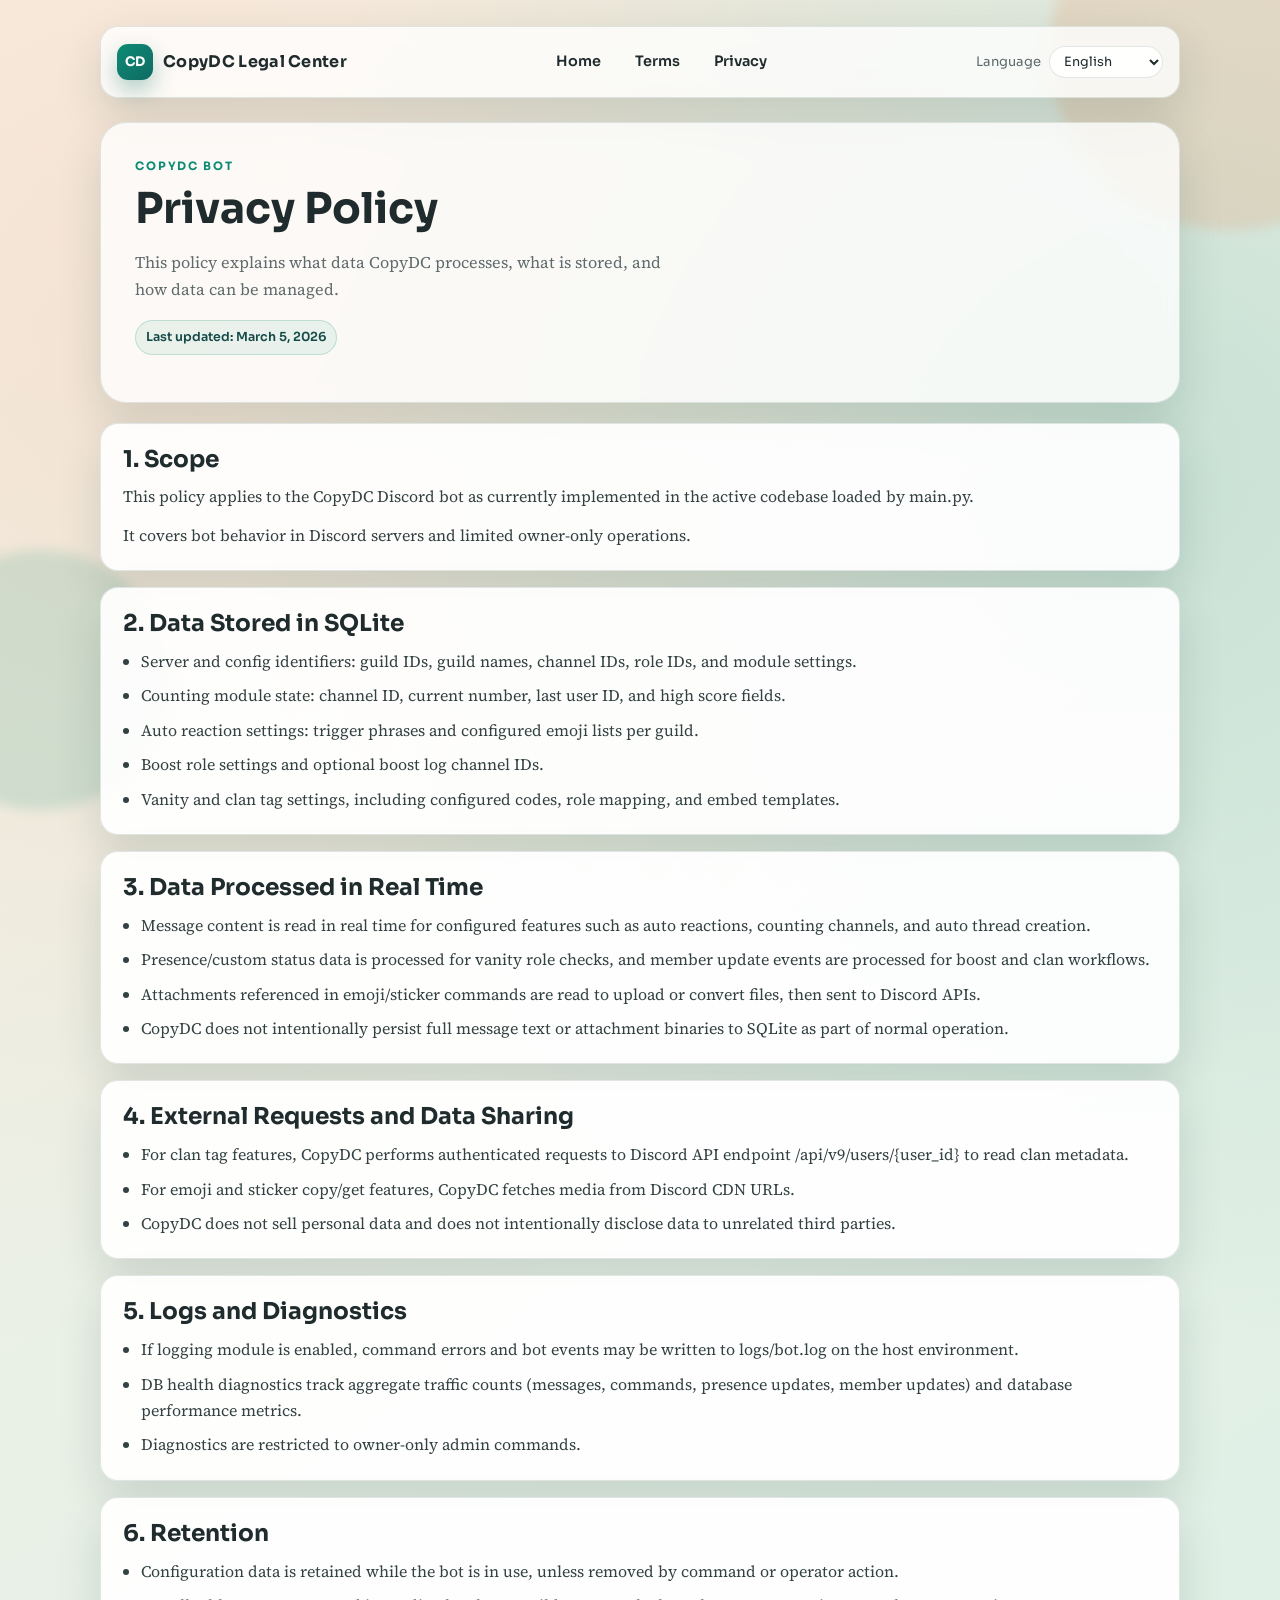
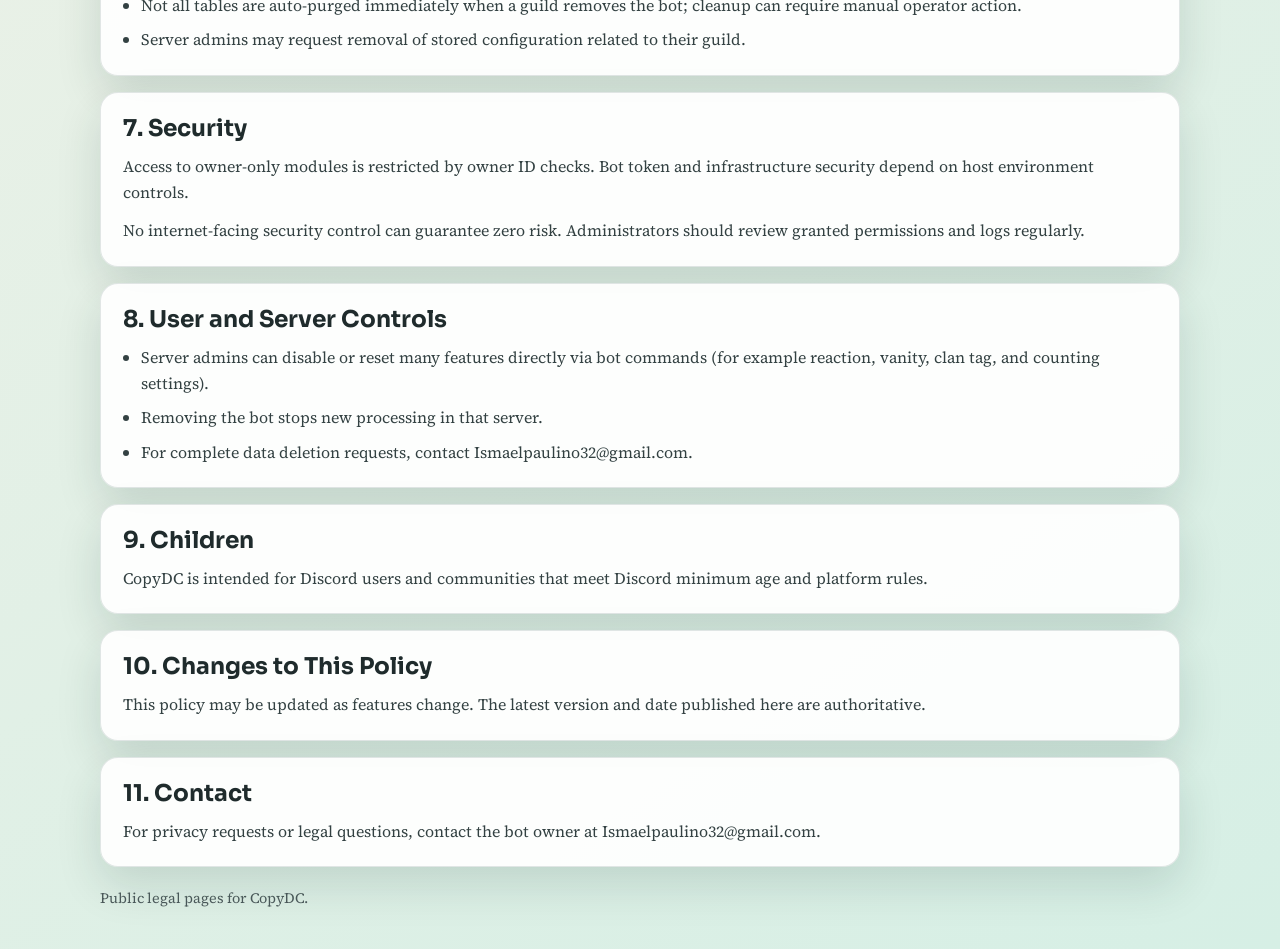
==== privacy/index.html @ 30bfe85e "Move legal site to root and add contact email" ====
<!doctype html>
<html lang="en">
<head>
  <meta charset="UTF-8">
  <meta name="viewport" content="width=device-width, initial-scale=1.0">
  <title>CopyDC Privacy Policy</title>
  <link rel="preconnect" href="https://fonts.googleapis.com">
  <link rel="preconnect" href="https://fonts.gstatic.com" crossorigin>
  <link href="https://fonts.googleapis.com/css2?family=Sora:wght@400;600;700;800&family=Source+Serif+4:opsz,wght@8..60,400;8..60,600&display=swap" rel="stylesheet">
  <link rel="stylesheet" href="../assets/styles.css">
</head>
<body>
  <div class="orb orb-a"></div>
  <div class="orb orb-b"></div>

  <div class="shell">
    <header class="topbar">
      <a class="brand" href="../" data-localized-link>
        <span class="brand-mark">CD</span>
        <span data-i18n="brand">CopyDC Legal Center</span>
      </a>

      <nav class="nav" aria-label="Main navigation">
        <a href="../" data-localized-link data-i18n="nav_home">Home</a>
        <a href="../terms/" data-localized-link data-i18n="nav_terms">Terms</a>
        <a href="./" data-localized-link data-i18n="nav_privacy">Privacy</a>
      </nav>

      <label class="lang-wrap" for="lang-select">
        <span data-i18n="lang_label">Language</span>
        <select id="lang-select" aria-label="Language selector">
          <option value="en">English</option>
          <option value="es">Espanol</option>
        </select>
      </label>
    </header>

    <main>
      <section class="hero">
        <p class="kicker" data-i18n="privacy_kicker">CopyDC Bot</p>
        <h1 data-i18n="privacy_title">Privacy Policy</h1>
        <p class="lead" data-i18n="privacy_subtitle">
          This policy explains what data CopyDC processes, what is stored, and how data can be managed.
        </p>
        <p class="updated" data-i18n="privacy_updated">Last updated: March 5, 2026</p>
      </section>

      <section class="grid">
        <article class="panel reveal">
          <h2 data-i18n="privacy_scope_h">1. Scope</h2>
          <p data-i18n="privacy_scope_p1">
            This policy applies to the CopyDC Discord bot as currently implemented in the active codebase loaded by main.py.
          </p>
          <p data-i18n="privacy_scope_p2">
            It covers bot behavior in Discord servers and limited owner-only operations.
          </p>
        </article>

        <article class="panel reveal">
          <h2 data-i18n="privacy_collect_h">2. Data Stored in SQLite</h2>
          <ul>
            <li data-i18n="privacy_collect_l1">Server and config identifiers: guild IDs, guild names, channel IDs, role IDs, and module settings.</li>
            <li data-i18n="privacy_collect_l2">Counting module state: channel ID, current number, last user ID, and high score fields.</li>
            <li data-i18n="privacy_collect_l3">Auto reaction settings: trigger phrases and configured emoji lists per guild.</li>
            <li data-i18n="privacy_collect_l4">Boost role settings and optional boost log channel IDs.</li>
            <li data-i18n="privacy_collect_l5">Vanity and clan tag settings, including configured codes, role mapping, and embed templates.</li>
          </ul>
        </article>

        <article class="panel reveal">
          <h2 data-i18n="privacy_runtime_h">3. Data Processed in Real Time</h2>
          <ul>
            <li data-i18n="privacy_runtime_l1">Message content is read in real time for configured features such as auto reactions, counting channels, and auto thread creation.</li>
            <li data-i18n="privacy_runtime_l2">Presence/custom status data is processed for vanity role checks, and member update events are processed for boost and clan workflows.</li>
            <li data-i18n="privacy_runtime_l3">Attachments referenced in emoji/sticker commands are read to upload or convert files, then sent to Discord APIs.</li>
            <li data-i18n="privacy_runtime_l4">CopyDC does not intentionally persist full message text or attachment binaries to SQLite as part of normal operation.</li>
          </ul>
        </article>

        <article class="panel reveal">
          <h2 data-i18n="privacy_external_h">4. External Requests and Data Sharing</h2>
          <ul>
            <li data-i18n="privacy_external_l1">For clan tag features, CopyDC performs authenticated requests to Discord API endpoint /api/v9/users/{user_id} to read clan metadata.</li>
            <li data-i18n="privacy_external_l2">For emoji and sticker copy/get features, CopyDC fetches media from Discord CDN URLs.</li>
            <li data-i18n="privacy_external_l3">CopyDC does not sell personal data and does not intentionally disclose data to unrelated third parties.</li>
          </ul>
        </article>

        <article class="panel reveal">
          <h2 data-i18n="privacy_logs_h">5. Logs and Diagnostics</h2>
          <ul>
            <li data-i18n="privacy_logs_l1">If logging module is enabled, command errors and bot events may be written to logs/bot.log on the host environment.</li>
            <li data-i18n="privacy_logs_l2">DB health diagnostics track aggregate traffic counts (messages, commands, presence updates, member updates) and database performance metrics.</li>
            <li data-i18n="privacy_logs_l3">Diagnostics are restricted to owner-only admin commands.</li>
          </ul>
        </article>

        <article class="panel reveal">
          <h2 data-i18n="privacy_retention_h">6. Retention</h2>
          <ul>
            <li data-i18n="privacy_retention_l1">Configuration data is retained while the bot is in use, unless removed by command or operator action.</li>
            <li data-i18n="privacy_retention_l2">Not all tables are auto-purged immediately when a guild removes the bot; cleanup can require manual operator action.</li>
            <li data-i18n="privacy_retention_l3">Server admins may request removal of stored configuration related to their guild.</li>
          </ul>
        </article>

        <article class="panel reveal">
          <h2 data-i18n="privacy_security_h">7. Security</h2>
          <p data-i18n="privacy_security_p1">
            Access to owner-only modules is restricted by owner ID checks. Bot token and infrastructure security depend on host environment controls.
          </p>
          <p data-i18n="privacy_security_p2">
            No internet-facing security control can guarantee zero risk. Administrators should review granted permissions and logs regularly.
          </p>
        </article>

        <article class="panel reveal">
          <h2 data-i18n="privacy_rights_h">8. User and Server Controls</h2>
          <ul>
            <li data-i18n="privacy_rights_l1">Server admins can disable or reset many features directly via bot commands (for example reaction, vanity, clan tag, and counting settings).</li>
            <li data-i18n="privacy_rights_l2">Removing the bot stops new processing in that server.</li>
            <li data-i18n="privacy_rights_l3">For complete data deletion requests, contact the bot owner through the Discord server where CopyDC is deployed.</li>
          </ul>
        </article>

        <article class="panel reveal">
          <h2 data-i18n="privacy_children_h">9. Children</h2>
          <p data-i18n="privacy_children_p1">
            CopyDC is intended for Discord users and communities that meet Discord minimum age and platform rules.
          </p>
        </article>

        <article class="panel reveal">
          <h2 data-i18n="privacy_changes_h">10. Changes to This Policy</h2>
          <p data-i18n="privacy_changes_p1">
            This policy may be updated as features change. The latest version and date published here are authoritative.
          </p>
        </article>

        <article class="panel reveal">
          <h2 data-i18n="privacy_contact_h">11. Contact</h2>
          <p data-i18n="privacy_contact_p1">
            For privacy requests or legal questions, contact the bot owner at Ismaelpaulino32@gmail.com.
          </p>
        </article>
      </section>
    </main>

    <footer class="footer">
      <span data-i18n="footer_note">Public legal pages for CopyDC.</span>
    </footer>
  </div>

  <script src="../assets/site.js"></script>
  <script>
    window.CopyLegal.init({
      en: {
        meta_title: "CopyDC Privacy Policy",
        privacy_kicker: "CopyDC Bot",
        privacy_title: "Privacy Policy",
        privacy_subtitle: "This policy explains what data CopyDC processes, what is stored, and how data can be managed.",
        privacy_updated: "Last updated: March 5, 2026",

        privacy_scope_h: "1. Scope",
        privacy_scope_p1: "This policy applies to the CopyDC Discord bot as currently implemented in the active codebase loaded by main.py.",
        privacy_scope_p2: "It covers bot behavior in Discord servers and limited owner-only operations.",

        privacy_collect_h: "2. Data Stored in SQLite",
        privacy_collect_l1: "Server and config identifiers: guild IDs, guild names, channel IDs, role IDs, and module settings.",
        privacy_collect_l2: "Counting module state: channel ID, current number, last user ID, and high score fields.",
        privacy_collect_l3: "Auto reaction settings: trigger phrases and configured emoji lists per guild.",
        privacy_collect_l4: "Boost role settings and optional boost log channel IDs.",
        privacy_collect_l5: "Vanity and clan tag settings, including configured codes, role mapping, and embed templates.",

        privacy_runtime_h: "3. Data Processed in Real Time",
        privacy_runtime_l1: "Message content is read in real time for configured features such as auto reactions, counting channels, and auto thread creation.",
        privacy_runtime_l2: "Presence/custom status data is processed for vanity role checks, and member update events are processed for boost and clan workflows.",
        privacy_runtime_l3: "Attachments referenced in emoji/sticker commands are read to upload or convert files, then sent to Discord APIs.",
        privacy_runtime_l4: "CopyDC does not intentionally persist full message text or attachment binaries to SQLite as part of normal operation.",

        privacy_external_h: "4. External Requests and Data Sharing",
        privacy_external_l1: "For clan tag features, CopyDC performs authenticated requests to Discord API endpoint /api/v9/users/{user_id} to read clan metadata.",
        privacy_external_l2: "For emoji and sticker copy/get features, CopyDC fetches media from Discord CDN URLs.",
        privacy_external_l3: "CopyDC does not sell personal data and does not intentionally disclose data to unrelated third parties.",

        privacy_logs_h: "5. Logs and Diagnostics",
        privacy_logs_l1: "If logging module is enabled, command errors and bot events may be written to logs/bot.log on the host environment.",
        privacy_logs_l2: "DB health diagnostics track aggregate traffic counts (messages, commands, presence updates, member updates) and database performance metrics.",
        privacy_logs_l3: "Diagnostics are restricted to owner-only admin commands.",

        privacy_retention_h: "6. Retention",
        privacy_retention_l1: "Configuration data is retained while the bot is in use, unless removed by command or operator action.",
        privacy_retention_l2: "Not all tables are auto-purged immediately when a guild removes the bot; cleanup can require manual operator action.",
        privacy_retention_l3: "Server admins may request removal of stored configuration related to their guild.",

        privacy_security_h: "7. Security",
        privacy_security_p1: "Access to owner-only modules is restricted by owner ID checks. Bot token and infrastructure security depend on host environment controls.",
        privacy_security_p2: "No internet-facing security control can guarantee zero risk. Administrators should review granted permissions and logs regularly.",

        privacy_rights_h: "8. User and Server Controls",
        privacy_rights_l1: "Server admins can disable or reset many features directly via bot commands (for example reaction, vanity, clan tag, and counting settings).",
        privacy_rights_l2: "Removing the bot stops new processing in that server.",
        privacy_rights_l3: "For complete data deletion requests, contact Ismaelpaulino32@gmail.com.",

        privacy_children_h: "9. Children",
        privacy_children_p1: "CopyDC is intended for Discord users and communities that meet Discord minimum age and platform rules.",

        privacy_changes_h: "10. Changes to This Policy",
        privacy_changes_p1: "This policy may be updated as features change. The latest version and date published here are authoritative.",

        privacy_contact_h: "11. Contact",
        privacy_contact_p1: "For privacy requests or legal questions, contact the bot owner at Ismaelpaulino32@gmail.com.",
      },
      es: {
        meta_title: "CopyDC Politica de Privacidad",
        privacy_kicker: "Bot CopyDC",
        privacy_title: "Politica de Privacidad",
        privacy_subtitle: "Esta politica explica que datos procesa CopyDC, que se guarda y como se pueden gestionar esos datos.",
        privacy_updated: "Ultima actualizacion: 5 de marzo de 2026",

        privacy_scope_h: "1. Alcance",
        privacy_scope_p1: "Esta politica aplica al bot de Discord CopyDC tal como esta implementado actualmente en el codigo cargado por main.py.",
        privacy_scope_p2: "Cubre el comportamiento del bot en servidores de Discord y operaciones limitadas solo para owner.",

        privacy_collect_h: "2. Datos guardados en SQLite",
        privacy_collect_l1: "Identificadores de servidor y configuracion: guild IDs, nombres de guild, channel IDs, role IDs y ajustes de modulos.",
        privacy_collect_l2: "Estado del modulo counting: channel ID, numero actual, ultimo user ID y campos de high score.",
        privacy_collect_l3: "Ajustes de auto reactions: frases trigger y listas de emojis configuradas por guild.",
        privacy_collect_l4: "Ajustes de boost roles y channel IDs opcionales para logs de boost.",
        privacy_collect_l5: "Ajustes de vanity y clan tag, incluyendo codigos configurados, mapeo de roles y plantillas de embeds.",

        privacy_runtime_h: "3. Datos procesados en tiempo real",
        privacy_runtime_l1: "El contenido de mensajes se lee en tiempo real para funciones configuradas como auto reactions, counting y creacion automatica de hilos.",
        privacy_runtime_l2: "Datos de presence/custom status se procesan para chequeos de vanity role, y eventos member update para flujos de boost y clan.",
        privacy_runtime_l3: "Adjuntos referenciados en comandos de emoji/sticker se leen para subir o convertir archivos y luego enviarlos a APIs de Discord.",
        privacy_runtime_l4: "CopyDC no guarda intencionalmente texto completo de mensajes ni binarios de adjuntos en SQLite durante operacion normal.",

        privacy_external_h: "4. Requests externas y comparticion de datos",
        privacy_external_l1: "Para funciones de clan tag, CopyDC hace requests autenticadas al endpoint de Discord API /api/v9/users/{user_id} para leer metadatos de clan.",
        privacy_external_l2: "Para funciones de copy/get de emojis y stickers, CopyDC descarga medios desde URLs de Discord CDN.",
        privacy_external_l3: "CopyDC no vende datos personales ni divulga intencionalmente datos a terceros no relacionados.",

        privacy_logs_h: "5. Logs y diagnosticos",
        privacy_logs_l1: "Si el modulo de logging esta habilitado, errores de comandos y eventos del bot pueden escribirse en logs/bot.log en el entorno host.",
        privacy_logs_l2: "Diagnosticos de DB health registran conteos agregados de trafico (mensajes, comandos, presence updates, member updates) y metricas de rendimiento de base de datos.",
        privacy_logs_l3: "Los diagnosticos estan restringidos a comandos admin solo de owner.",

        privacy_retention_h: "6. Retencion",
        privacy_retention_l1: "Los datos de configuracion se conservan mientras el bot este en uso, salvo que se eliminen por comando o accion del operador.",
        privacy_retention_l2: "No todas las tablas se limpian automaticamente al instante cuando un guild quita el bot; la limpieza puede requerir accion manual del operador.",
        privacy_retention_l3: "Admins de servidor pueden solicitar eliminacion de configuracion almacenada relacionada con su guild.",

        privacy_security_h: "7. Seguridad",
        privacy_security_p1: "El acceso a modulos solo de owner esta restringido por verificaciones de owner ID. La seguridad del bot token y de la infraestructura depende de controles del entorno host.",
        privacy_security_p2: "Ningun control de seguridad conectado a internet garantiza riesgo cero. Los administradores deben revisar permisos otorgados y logs de forma regular.",

        privacy_rights_h: "8. Controles de usuario y servidor",
        privacy_rights_l1: "Admins de servidor pueden desactivar o resetear muchas funciones directamente con comandos del bot (por ejemplo reaction, vanity, clan tag y counting).",
        privacy_rights_l2: "Quitar el bot detiene nuevo procesamiento en ese servidor.",
        privacy_rights_l3: "Para solicitudes de borrado completo de datos, contacta a Ismaelpaulino32@gmail.com.",

        privacy_children_h: "9. Menores",
        privacy_children_p1: "CopyDC esta orientado a usuarios y comunidades de Discord que cumplen la edad minima y reglas de la plataforma Discord.",

        privacy_changes_h: "10. Cambios a esta politica",
        privacy_changes_p1: "Esta politica puede actualizarse cuando cambien funciones. La version mas reciente y fecha publicadas aqui son las validas.",

        privacy_contact_h: "11. Contacto",
        privacy_contact_p1: "Para solicitudes de privacidad o dudas legales, contacta al owner del bot en Ismaelpaulino32@gmail.com.",
      },
    });
  </script>
</body>
</html>
---- assets/styles.css ----
:root {
  --bg-soft: #f8f2e8;
  --bg-deep: #d6efe5;
  --paper: rgba(255, 255, 255, 0.78);
  --paper-strong: rgba(255, 255, 255, 0.92);
  --ink: #1f2b2c;
  --muted: #5e6a6b;
  --line: rgba(20, 60, 52, 0.12);
  --brand: #0d8b75;
  --brand-2: #f07a3f;
  --shadow: 0 18px 45px rgba(14, 47, 43, 0.14);
  --radius-xl: 26px;
  --radius-lg: 18px;
  --radius-md: 12px;
}

*,
*::before,
*::after {
  box-sizing: border-box;
}

html,
body {
  margin: 0;
  min-height: 100%;
}

body {
  font-family: "Source Serif 4", "Times New Roman", serif;
  color: var(--ink);
  background:
    radial-gradient(circle at 12% 12%, rgba(240, 122, 63, 0.12), transparent 42%),
    radial-gradient(circle at 88% 18%, rgba(13, 139, 117, 0.16), transparent 38%),
    linear-gradient(145deg, var(--bg-soft), var(--bg-deep));
  line-height: 1.65;
  position: relative;
  overflow-x: hidden;
}

.orb {
  position: fixed;
  z-index: 0;
  border-radius: 999px;
  pointer-events: none;
  filter: blur(6px);
}

.orb-a {
  width: 360px;
  height: 360px;
  background: rgba(240, 122, 63, 0.16);
  top: -130px;
  right: -130px;
}

.orb-b {
  width: 260px;
  height: 260px;
  background: rgba(13, 139, 117, 0.14);
  left: -90px;
  bottom: 10vh;
}

.shell {
  position: relative;
  z-index: 1;
  width: min(1080px, 92vw);
  margin: 0 auto;
  padding: 26px 0 38px;
}

.topbar {
  display: flex;
  align-items: center;
  justify-content: space-between;
  gap: 16px;
  padding: 14px 16px;
  border: 1px solid var(--line);
  border-radius: var(--radius-lg);
  background: var(--paper);
  backdrop-filter: blur(10px);
  box-shadow: var(--shadow);
}

.brand {
  display: inline-flex;
  align-items: center;
  gap: 10px;
  text-decoration: none;
  color: var(--ink);
  font-family: "Sora", sans-serif;
  font-weight: 700;
  letter-spacing: 0.02em;
}

.brand-mark {
  width: 36px;
  height: 36px;
  border-radius: 11px;
  display: grid;
  place-items: center;
  font-size: 0.82rem;
  color: #fff;
  background: linear-gradient(135deg, var(--brand), #0f6a63);
  box-shadow: 0 10px 22px rgba(12, 108, 95, 0.32);
}

.nav {
  display: flex;
  align-items: center;
  gap: 8px;
  flex-wrap: wrap;
}

.nav a {
  text-decoration: none;
  color: var(--ink);
  font-family: "Sora", sans-serif;
  font-size: 0.9rem;
  font-weight: 600;
  padding: 8px 12px;
  border-radius: 999px;
  border: 1px solid transparent;
  transition: background-color 0.25s ease, border-color 0.25s ease, transform 0.25s ease;
}

.nav a:hover,
.nav a:focus-visible {
  background: rgba(13, 139, 117, 0.1);
  border-color: rgba(13, 139, 117, 0.22);
  transform: translateY(-1px);
}

.lang-wrap {
  display: inline-flex;
  align-items: center;
  gap: 8px;
  font-family: "Sora", sans-serif;
  font-size: 0.82rem;
  color: var(--muted);
}

.lang-wrap select {
  border: 1px solid var(--line);
  border-radius: 999px;
  background: var(--paper-strong);
  color: var(--ink);
  font-family: "Sora", sans-serif;
  font-size: 0.8rem;
  padding: 6px 30px 6px 10px;
  outline: none;
  transition: border-color 0.2s ease, box-shadow 0.2s ease;
}

.lang-wrap select:focus {
  border-color: rgba(13, 139, 117, 0.45);
  box-shadow: 0 0 0 3px rgba(13, 139, 117, 0.16);
}

.hero {
  margin-top: 24px;
  padding: 34px;
  border-radius: var(--radius-xl);
  border: 1px solid var(--line);
  background: var(--paper);
  backdrop-filter: blur(8px);
  box-shadow: var(--shadow);
  animation: rise-in 0.75s cubic-bezier(0.2, 0.7, 0.2, 1) both;
}

.kicker {
  margin: 0 0 8px;
  font-family: "Sora", sans-serif;
  text-transform: uppercase;
  letter-spacing: 0.16em;
  font-weight: 700;
  font-size: 0.72rem;
  color: var(--brand);
}

h1,
h2,
h3 {
  font-family: "Sora", sans-serif;
  line-height: 1.2;
  margin: 0;
}

h1 {
  font-size: clamp(1.8rem, 4vw, 2.65rem);
  margin-top: 4px;
}

h2 {
  font-size: clamp(1.15rem, 2.2vw, 1.45rem);
  margin-bottom: 10px;
}

.lead {
  margin: 14px 0 0;
  max-width: 68ch;
  color: var(--muted);
  font-size: 1.02rem;
}

.updated {
  margin-top: 18px;
  display: inline-flex;
  align-items: center;
  gap: 8px;
  padding: 6px 10px;
  border-radius: 999px;
  border: 1px solid rgba(13, 139, 117, 0.2);
  background: rgba(13, 139, 117, 0.08);
  color: #144a47;
  font-family: "Sora", sans-serif;
  font-size: 0.78rem;
  font-weight: 600;
}

.grid {
  margin-top: 20px;
  display: grid;
  gap: 16px;
}

.grid.two {
  grid-template-columns: repeat(2, minmax(0, 1fr));
}

.panel {
  border-radius: var(--radius-lg);
  border: 1px solid var(--line);
  background: var(--paper-strong);
  box-shadow: var(--shadow);
  padding: 22px;
}

.panel p {
  margin: 0 0 12px;
  color: #334142;
}

.panel p:last-child {
  margin-bottom: 0;
}

.panel ul {
  margin: 0;
  padding-left: 18px;
}

.panel li {
  margin-bottom: 8px;
  color: #334142;
}

.panel li:last-child {
  margin-bottom: 0;
}

.cta {
  margin-top: 14px;
  display: inline-flex;
  align-items: center;
  justify-content: center;
  gap: 8px;
  text-decoration: none;
  border: 1px solid transparent;
  border-radius: 999px;
  font-family: "Sora", sans-serif;
  font-size: 0.84rem;
  font-weight: 700;
  letter-spacing: 0.02em;
  padding: 10px 14px;
  color: #ffffff;
  background: linear-gradient(130deg, var(--brand), #0f6d64);
  transition: transform 0.25s ease, box-shadow 0.25s ease, filter 0.25s ease;
  box-shadow: 0 14px 22px rgba(11, 92, 81, 0.25);
}

.cta.alt {
  background: linear-gradient(130deg, var(--brand-2), #d1662f);
  box-shadow: 0 14px 22px rgba(145, 74, 34, 0.25);
}

.cta:hover,
.cta:focus-visible {
  transform: translateY(-2px);
  filter: saturate(1.08);
}

.footer {
  margin-top: 20px;
  color: #4c5a5b;
  font-size: 0.9rem;
}

.reveal {
  opacity: 0;
  transform: translateY(18px);
}

.reveal.is-visible {
  opacity: 1;
  transform: translateY(0);
  transition: opacity 0.55s ease, transform 0.55s ease;
}

@keyframes rise-in {
  from {
    opacity: 0;
    transform: translateY(24px);
  }
  to {
    opacity: 1;
    transform: translateY(0);
  }
}

@media (max-width: 880px) {
  .topbar {
    flex-wrap: wrap;
    justify-content: center;
  }

  .grid.two {
    grid-template-columns: 1fr;
  }

  .hero {
    padding: 26px 20px;
  }

  .panel {
    padding: 18px;
  }
}

@media (prefers-reduced-motion: reduce) {
  .hero,
  .reveal,
  .reveal.is-visible,
  .cta,
  .nav a {
    animation: none !important;
    transition: none !important;
    transform: none !important;
  }
}
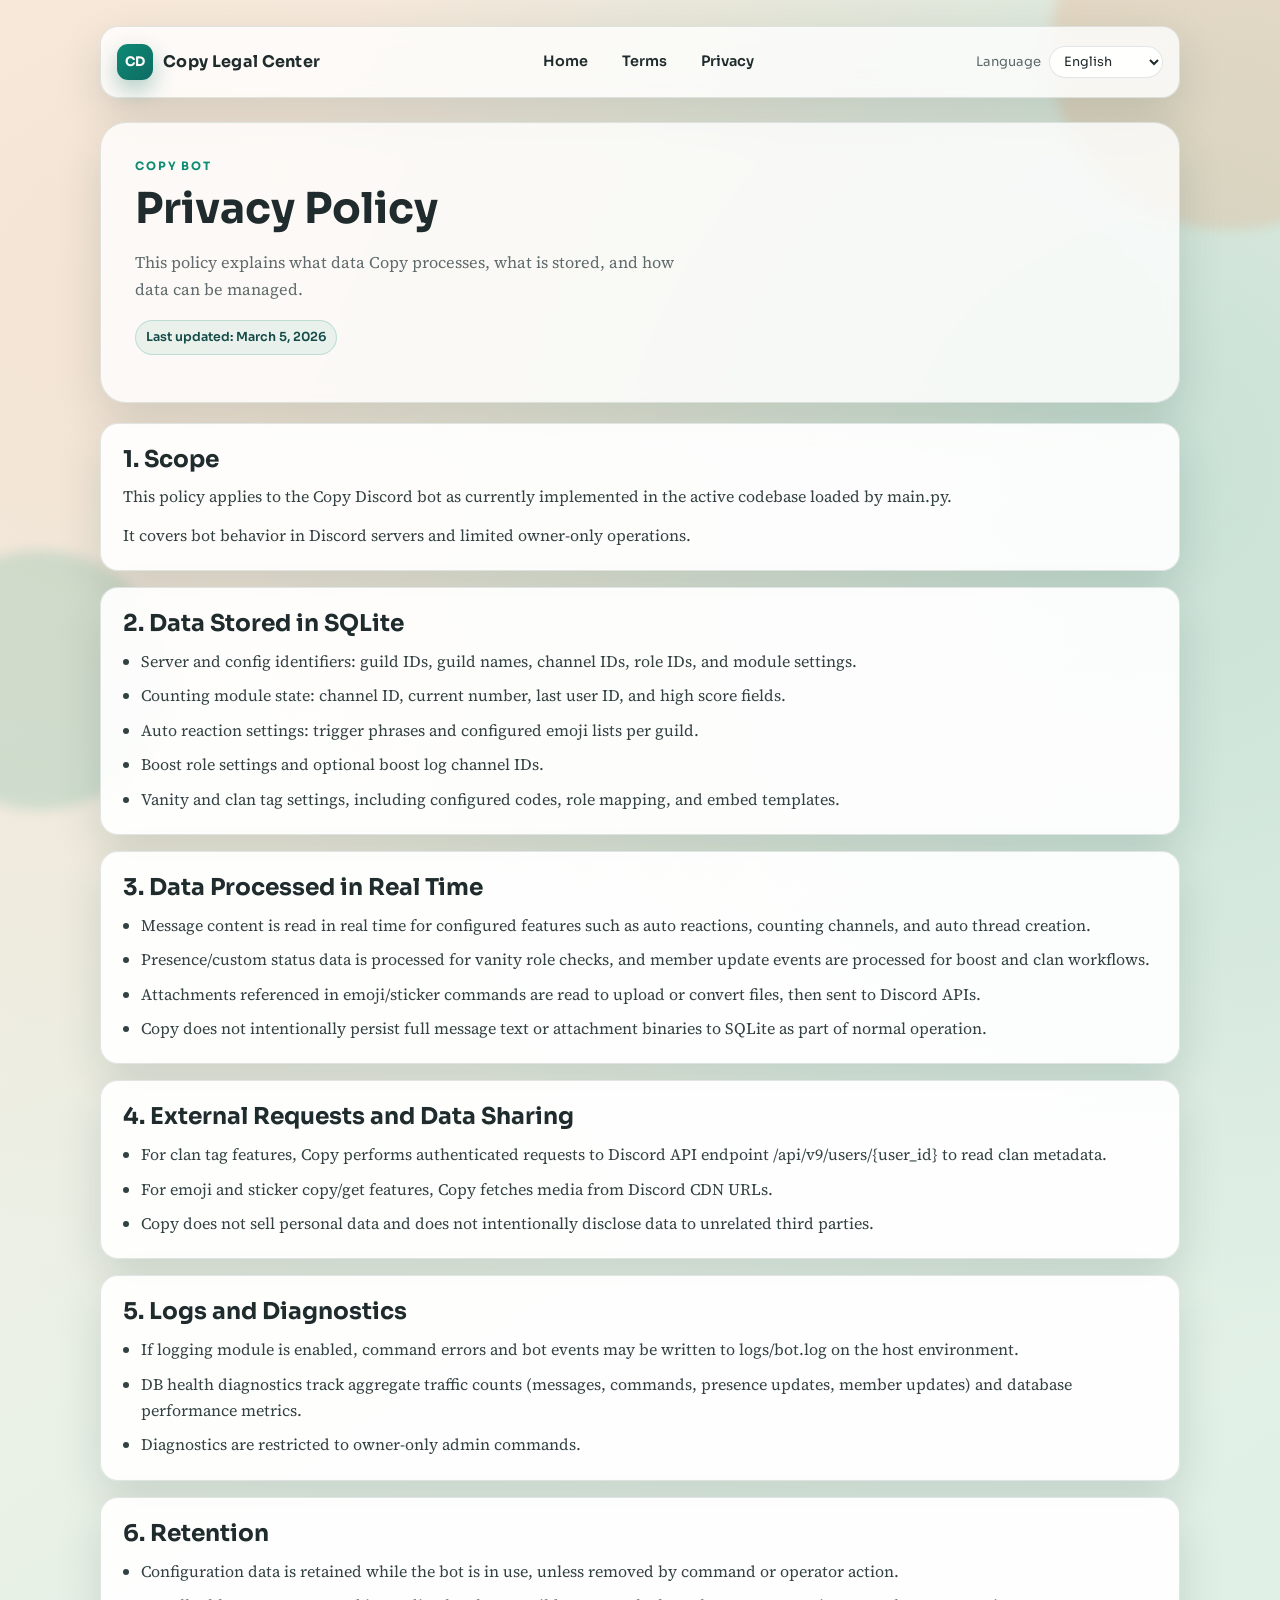
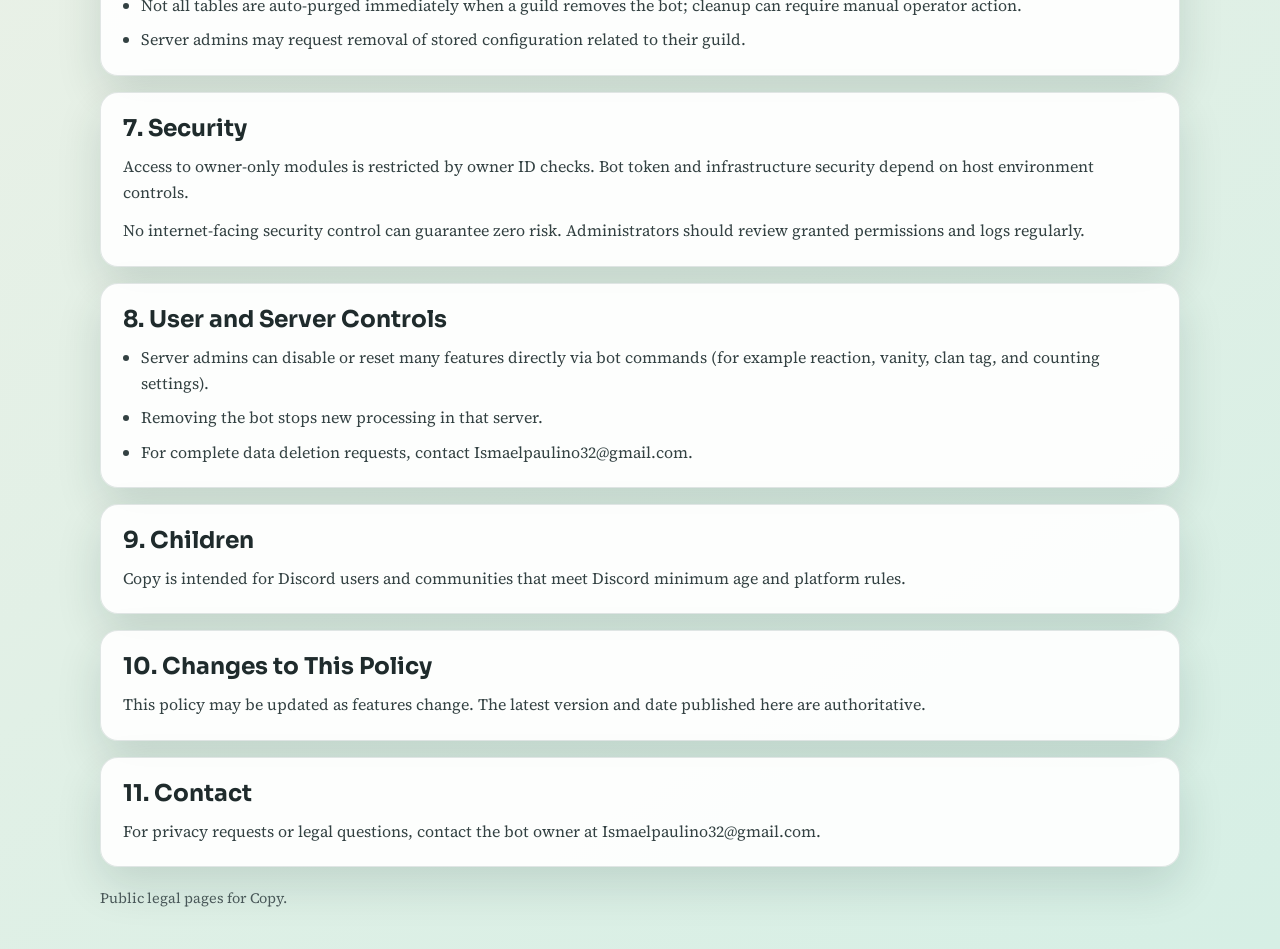
==== commit 67a40eb4: "Rename legal branding from CopyDC to Copy" ====
--- a/privacy/index.html
+++ b/privacy/index.html
@@ -3,7 +3,7 @@
 <head>
   <meta charset="UTF-8">
   <meta name="viewport" content="width=device-width, initial-scale=1.0">
-  <title>CopyDC Privacy Policy</title>
+  <title>Copy Privacy Policy</title>
   <link rel="preconnect" href="https://fonts.googleapis.com">
   <link rel="preconnect" href="https://fonts.gstatic.com" crossorigin>
   <link href="https://fonts.googleapis.com/css2?family=Sora:wght@400;600;700;800&family=Source+Serif+4:opsz,wght@8..60,400;8..60,600&display=swap" rel="stylesheet">
@@ -17,7 +17,7 @@
     <header class="topbar">
       <a class="brand" href="../" data-localized-link>
         <span class="brand-mark">CD</span>
-        <span data-i18n="brand">CopyDC Legal Center</span>
+        <span data-i18n="brand">Copy Legal Center</span>
       </a>
 
       <nav class="nav" aria-label="Main navigation">
@@ -37,10 +37,10 @@
 
     <main>
       <section class="hero">
-        <p class="kicker" data-i18n="privacy_kicker">CopyDC Bot</p>
+        <p class="kicker" data-i18n="privacy_kicker">Copy Bot</p>
         <h1 data-i18n="privacy_title">Privacy Policy</h1>
         <p class="lead" data-i18n="privacy_subtitle">
-          This policy explains what data CopyDC processes, what is stored, and how data can be managed.
+          This policy explains what data Copy processes, what is stored, and how data can be managed.
         </p>
         <p class="updated" data-i18n="privacy_updated">Last updated: March 5, 2026</p>
       </section>
@@ -49,7 +49,7 @@
         <article class="panel reveal">
           <h2 data-i18n="privacy_scope_h">1. Scope</h2>
           <p data-i18n="privacy_scope_p1">
-            This policy applies to the CopyDC Discord bot as currently implemented in the active codebase loaded by main.py.
+            This policy applies to the Copy Discord bot as currently implemented in the active codebase loaded by main.py.
           </p>
           <p data-i18n="privacy_scope_p2">
             It covers bot behavior in Discord servers and limited owner-only operations.
@@ -73,16 +73,16 @@
             <li data-i18n="privacy_runtime_l1">Message content is read in real time for configured features such as auto reactions, counting channels, and auto thread creation.</li>
             <li data-i18n="privacy_runtime_l2">Presence/custom status data is processed for vanity role checks, and member update events are processed for boost and clan workflows.</li>
             <li data-i18n="privacy_runtime_l3">Attachments referenced in emoji/sticker commands are read to upload or convert files, then sent to Discord APIs.</li>
-            <li data-i18n="privacy_runtime_l4">CopyDC does not intentionally persist full message text or attachment binaries to SQLite as part of normal operation.</li>
+            <li data-i18n="privacy_runtime_l4">Copy does not intentionally persist full message text or attachment binaries to SQLite as part of normal operation.</li>
           </ul>
         </article>
 
         <article class="panel reveal">
           <h2 data-i18n="privacy_external_h">4. External Requests and Data Sharing</h2>
           <ul>
-            <li data-i18n="privacy_external_l1">For clan tag features, CopyDC performs authenticated requests to Discord API endpoint /api/v9/users/{user_id} to read clan metadata.</li>
-            <li data-i18n="privacy_external_l2">For emoji and sticker copy/get features, CopyDC fetches media from Discord CDN URLs.</li>
-            <li data-i18n="privacy_external_l3">CopyDC does not sell personal data and does not intentionally disclose data to unrelated third parties.</li>
+            <li data-i18n="privacy_external_l1">For clan tag features, Copy performs authenticated requests to Discord API endpoint /api/v9/users/{user_id} to read clan metadata.</li>
+            <li data-i18n="privacy_external_l2">For emoji and sticker copy/get features, Copy fetches media from Discord CDN URLs.</li>
+            <li data-i18n="privacy_external_l3">Copy does not sell personal data and does not intentionally disclose data to unrelated third parties.</li>
           </ul>
         </article>
 
@@ -119,14 +119,14 @@
           <ul>
             <li data-i18n="privacy_rights_l1">Server admins can disable or reset many features directly via bot commands (for example reaction, vanity, clan tag, and counting settings).</li>
             <li data-i18n="privacy_rights_l2">Removing the bot stops new processing in that server.</li>
-            <li data-i18n="privacy_rights_l3">For complete data deletion requests, contact the bot owner through the Discord server where CopyDC is deployed.</li>
+            <li data-i18n="privacy_rights_l3">For complete data deletion requests, contact Ismaelpaulino32@gmail.com.</li>
           </ul>
         </article>
 
         <article class="panel reveal">
           <h2 data-i18n="privacy_children_h">9. Children</h2>
           <p data-i18n="privacy_children_p1">
-            CopyDC is intended for Discord users and communities that meet Discord minimum age and platform rules.
+            Copy is intended for Discord users and communities that meet Discord minimum age and platform rules.
           </p>
         </article>
 
@@ -147,7 +147,7 @@
     </main>
 
     <footer class="footer">
-      <span data-i18n="footer_note">Public legal pages for CopyDC.</span>
+      <span data-i18n="footer_note">Public legal pages for Copy.</span>
     </footer>
   </div>
 
@@ -155,14 +155,14 @@
   <script>
     window.CopyLegal.init({
       en: {
-        meta_title: "CopyDC Privacy Policy",
-        privacy_kicker: "CopyDC Bot",
+        meta_title: "Copy Privacy Policy",
+        privacy_kicker: "Copy Bot",
         privacy_title: "Privacy Policy",
-        privacy_subtitle: "This policy explains what data CopyDC processes, what is stored, and how data can be managed.",
+        privacy_subtitle: "This policy explains what data Copy processes, what is stored, and how data can be managed.",
         privacy_updated: "Last updated: March 5, 2026",
 
         privacy_scope_h: "1. Scope",
-        privacy_scope_p1: "This policy applies to the CopyDC Discord bot as currently implemented in the active codebase loaded by main.py.",
+        privacy_scope_p1: "This policy applies to the Copy Discord bot as currently implemented in the active codebase loaded by main.py.",
         privacy_scope_p2: "It covers bot behavior in Discord servers and limited owner-only operations.",
 
         privacy_collect_h: "2. Data Stored in SQLite",
@@ -176,12 +176,12 @@
         privacy_runtime_l1: "Message content is read in real time for configured features such as auto reactions, counting channels, and auto thread creation.",
         privacy_runtime_l2: "Presence/custom status data is processed for vanity role checks, and member update events are processed for boost and clan workflows.",
         privacy_runtime_l3: "Attachments referenced in emoji/sticker commands are read to upload or convert files, then sent to Discord APIs.",
-        privacy_runtime_l4: "CopyDC does not intentionally persist full message text or attachment binaries to SQLite as part of normal operation.",
+        privacy_runtime_l4: "Copy does not intentionally persist full message text or attachment binaries to SQLite as part of normal operation.",
 
         privacy_external_h: "4. External Requests and Data Sharing",
-        privacy_external_l1: "For clan tag features, CopyDC performs authenticated requests to Discord API endpoint /api/v9/users/{user_id} to read clan metadata.",
-        privacy_external_l2: "For emoji and sticker copy/get features, CopyDC fetches media from Discord CDN URLs.",
-        privacy_external_l3: "CopyDC does not sell personal data and does not intentionally disclose data to unrelated third parties.",
+        privacy_external_l1: "For clan tag features, Copy performs authenticated requests to Discord API endpoint /api/v9/users/{user_id} to read clan metadata.",
+        privacy_external_l2: "For emoji and sticker copy/get features, Copy fetches media from Discord CDN URLs.",
+        privacy_external_l3: "Copy does not sell personal data and does not intentionally disclose data to unrelated third parties.",
 
         privacy_logs_h: "5. Logs and Diagnostics",
         privacy_logs_l1: "If logging module is enabled, command errors and bot events may be written to logs/bot.log on the host environment.",
@@ -203,7 +203,7 @@
         privacy_rights_l3: "For complete data deletion requests, contact Ismaelpaulino32@gmail.com.",
 
         privacy_children_h: "9. Children",
-        privacy_children_p1: "CopyDC is intended for Discord users and communities that meet Discord minimum age and platform rules.",
+        privacy_children_p1: "Copy is intended for Discord users and communities that meet Discord minimum age and platform rules.",
 
         privacy_changes_h: "10. Changes to This Policy",
         privacy_changes_p1: "This policy may be updated as features change. The latest version and date published here are authoritative.",
@@ -212,14 +212,14 @@
         privacy_contact_p1: "For privacy requests or legal questions, contact the bot owner at Ismaelpaulino32@gmail.com.",
       },
       es: {
-        meta_title: "CopyDC Politica de Privacidad",
-        privacy_kicker: "Bot CopyDC",
+        meta_title: "Copy Politica de Privacidad",
+        privacy_kicker: "Bot Copy",
         privacy_title: "Politica de Privacidad",
-        privacy_subtitle: "Esta politica explica que datos procesa CopyDC, que se guarda y como se pueden gestionar esos datos.",
+        privacy_subtitle: "Esta politica explica que datos procesa Copy, que se guarda y como se pueden gestionar esos datos.",
         privacy_updated: "Ultima actualizacion: 5 de marzo de 2026",
 
         privacy_scope_h: "1. Alcance",
-        privacy_scope_p1: "Esta politica aplica al bot de Discord CopyDC tal como esta implementado actualmente en el codigo cargado por main.py.",
+        privacy_scope_p1: "Esta politica aplica al bot de Discord Copy tal como esta implementado actualmente en el codigo cargado por main.py.",
         privacy_scope_p2: "Cubre el comportamiento del bot en servidores de Discord y operaciones limitadas solo para owner.",
 
         privacy_collect_h: "2. Datos guardados en SQLite",
@@ -233,12 +233,12 @@
         privacy_runtime_l1: "El contenido de mensajes se lee en tiempo real para funciones configuradas como auto reactions, counting y creacion automatica de hilos.",
         privacy_runtime_l2: "Datos de presence/custom status se procesan para chequeos de vanity role, y eventos member update para flujos de boost y clan.",
         privacy_runtime_l3: "Adjuntos referenciados en comandos de emoji/sticker se leen para subir o convertir archivos y luego enviarlos a APIs de Discord.",
-        privacy_runtime_l4: "CopyDC no guarda intencionalmente texto completo de mensajes ni binarios de adjuntos en SQLite durante operacion normal.",
+        privacy_runtime_l4: "Copy no guarda intencionalmente texto completo de mensajes ni binarios de adjuntos en SQLite durante operacion normal.",
 
         privacy_external_h: "4. Requests externas y comparticion de datos",
-        privacy_external_l1: "Para funciones de clan tag, CopyDC hace requests autenticadas al endpoint de Discord API /api/v9/users/{user_id} para leer metadatos de clan.",
-        privacy_external_l2: "Para funciones de copy/get de emojis y stickers, CopyDC descarga medios desde URLs de Discord CDN.",
-        privacy_external_l3: "CopyDC no vende datos personales ni divulga intencionalmente datos a terceros no relacionados.",
+        privacy_external_l1: "Para funciones de clan tag, Copy hace requests autenticadas al endpoint de Discord API /api/v9/users/{user_id} para leer metadatos de clan.",
+        privacy_external_l2: "Para funciones de copy/get de emojis y stickers, Copy descarga medios desde URLs de Discord CDN.",
+        privacy_external_l3: "Copy no vende datos personales ni divulga intencionalmente datos a terceros no relacionados.",
 
         privacy_logs_h: "5. Logs y diagnosticos",
         privacy_logs_l1: "Si el modulo de logging esta habilitado, errores de comandos y eventos del bot pueden escribirse en logs/bot.log en el entorno host.",
@@ -260,7 +260,7 @@
         privacy_rights_l3: "Para solicitudes de borrado completo de datos, contacta a Ismaelpaulino32@gmail.com.",
 
         privacy_children_h: "9. Menores",
-        privacy_children_p1: "CopyDC esta orientado a usuarios y comunidades de Discord que cumplen la edad minima y reglas de la plataforma Discord.",
+        privacy_children_p1: "Copy esta orientado a usuarios y comunidades de Discord que cumplen la edad minima y reglas de la plataforma Discord.",
 
         privacy_changes_h: "10. Cambios a esta politica",
         privacy_changes_p1: "Esta politica puede actualizarse cuando cambien funciones. La version mas reciente y fecha publicadas aqui son las validas.",
@@ -272,3 +272,4 @@
   </script>
 </body>
 </html>
+
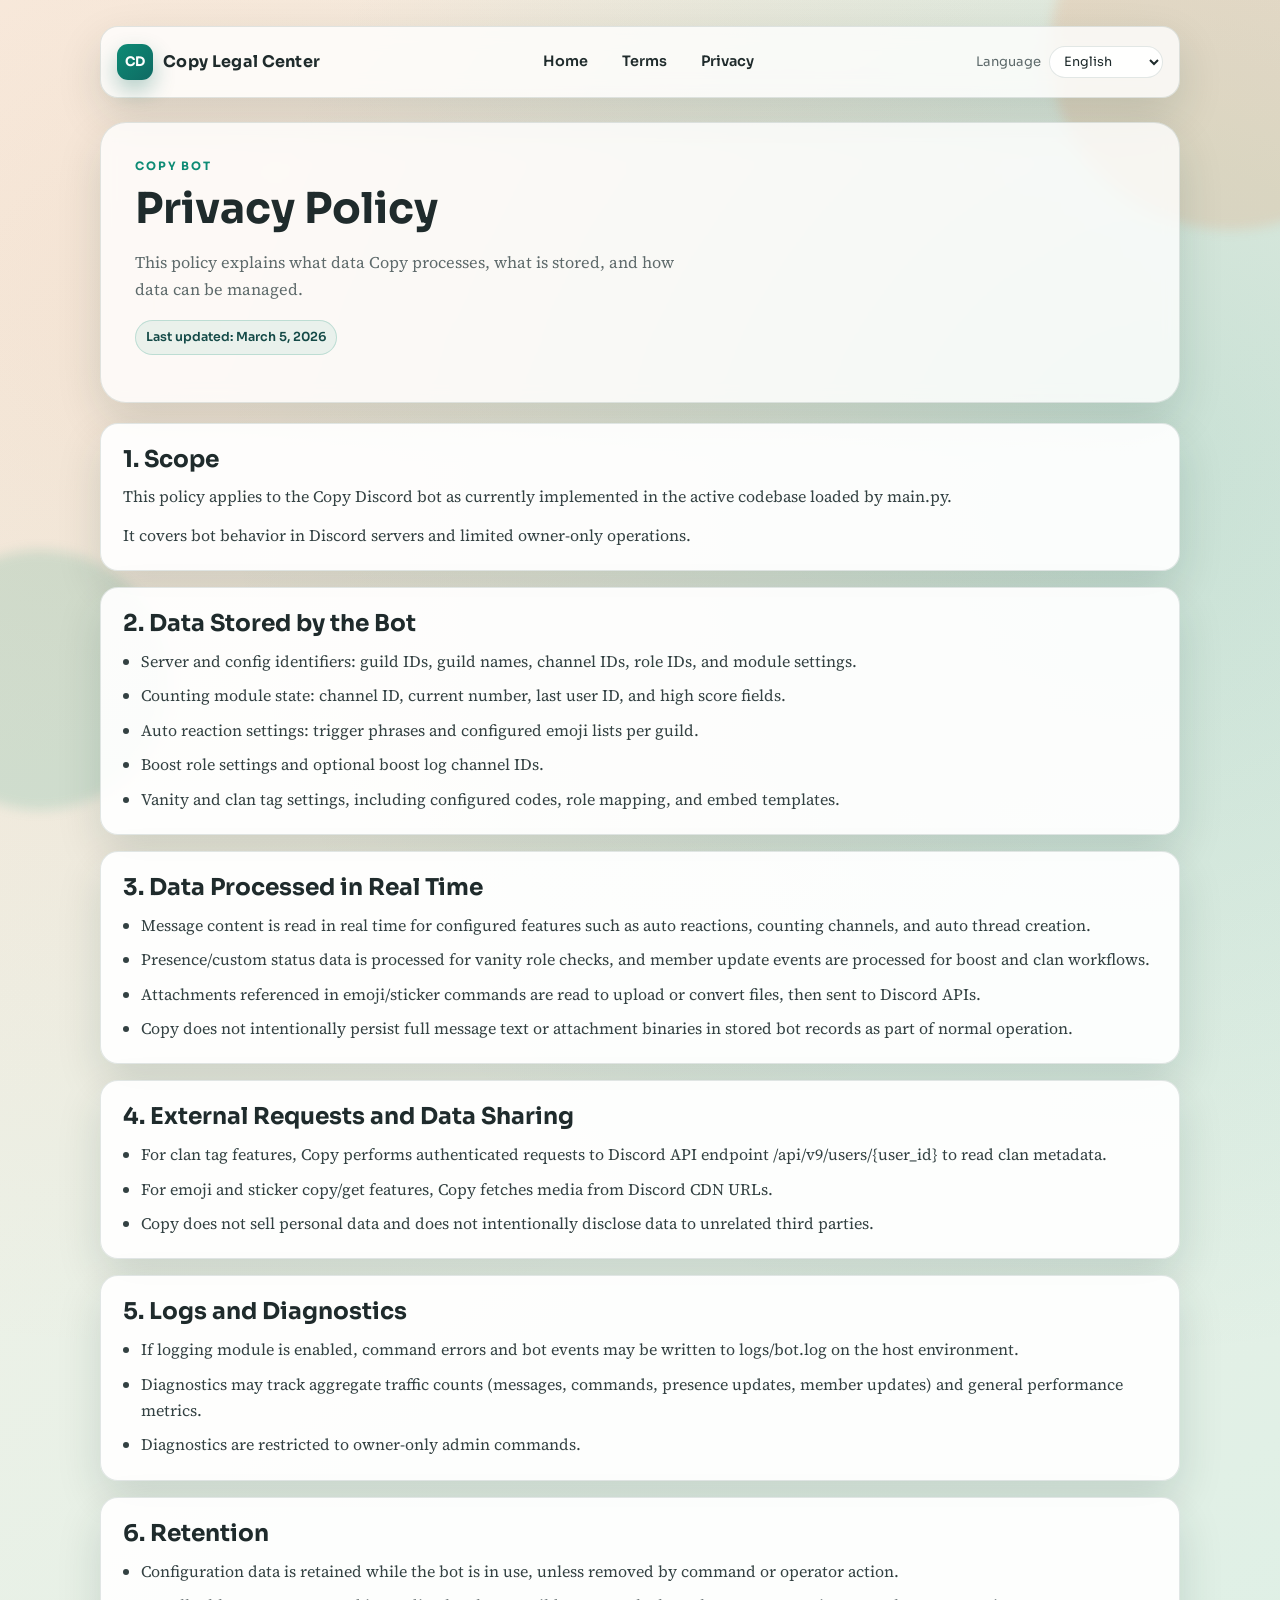
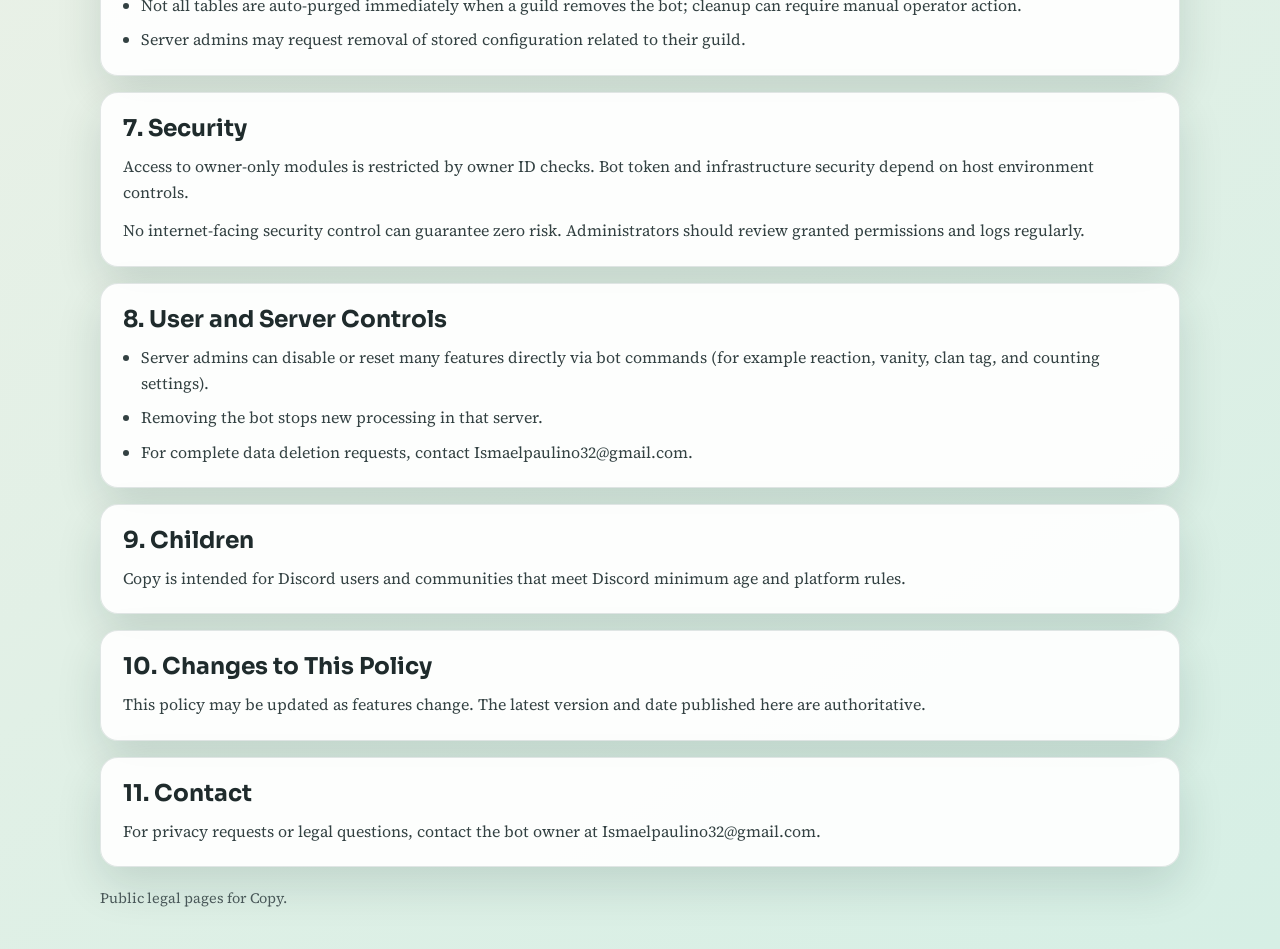
==== commit b4115e61: "Remove technical storage wording from legal copy" ====
--- a/privacy/index.html
+++ b/privacy/index.html
@@ -57,7 +57,7 @@
         </article>
 
         <article class="panel reveal">
-          <h2 data-i18n="privacy_collect_h">2. Data Stored in SQLite</h2>
+          <h2 data-i18n="privacy_collect_h">2. Data Stored by the Bot</h2>
           <ul>
             <li data-i18n="privacy_collect_l1">Server and config identifiers: guild IDs, guild names, channel IDs, role IDs, and module settings.</li>
             <li data-i18n="privacy_collect_l2">Counting module state: channel ID, current number, last user ID, and high score fields.</li>
@@ -73,7 +73,7 @@
             <li data-i18n="privacy_runtime_l1">Message content is read in real time for configured features such as auto reactions, counting channels, and auto thread creation.</li>
             <li data-i18n="privacy_runtime_l2">Presence/custom status data is processed for vanity role checks, and member update events are processed for boost and clan workflows.</li>
             <li data-i18n="privacy_runtime_l3">Attachments referenced in emoji/sticker commands are read to upload or convert files, then sent to Discord APIs.</li>
-            <li data-i18n="privacy_runtime_l4">Copy does not intentionally persist full message text or attachment binaries to SQLite as part of normal operation.</li>
+            <li data-i18n="privacy_runtime_l4">Copy does not intentionally persist full message text or attachment binaries in stored bot records as part of normal operation.</li>
           </ul>
         </article>
 
@@ -90,7 +90,7 @@
           <h2 data-i18n="privacy_logs_h">5. Logs and Diagnostics</h2>
           <ul>
             <li data-i18n="privacy_logs_l1">If logging module is enabled, command errors and bot events may be written to logs/bot.log on the host environment.</li>
-            <li data-i18n="privacy_logs_l2">DB health diagnostics track aggregate traffic counts (messages, commands, presence updates, member updates) and database performance metrics.</li>
+            <li data-i18n="privacy_logs_l2">Diagnostics may track aggregate traffic counts (messages, commands, presence updates, member updates) and general performance metrics.</li>
             <li data-i18n="privacy_logs_l3">Diagnostics are restricted to owner-only admin commands.</li>
           </ul>
         </article>
@@ -165,7 +165,7 @@
         privacy_scope_p1: "This policy applies to the Copy Discord bot as currently implemented in the active codebase loaded by main.py.",
         privacy_scope_p2: "It covers bot behavior in Discord servers and limited owner-only operations.",
 
-        privacy_collect_h: "2. Data Stored in SQLite",
+        privacy_collect_h: "2. Data Stored by the Bot",
         privacy_collect_l1: "Server and config identifiers: guild IDs, guild names, channel IDs, role IDs, and module settings.",
         privacy_collect_l2: "Counting module state: channel ID, current number, last user ID, and high score fields.",
         privacy_collect_l3: "Auto reaction settings: trigger phrases and configured emoji lists per guild.",
@@ -176,7 +176,7 @@
         privacy_runtime_l1: "Message content is read in real time for configured features such as auto reactions, counting channels, and auto thread creation.",
         privacy_runtime_l2: "Presence/custom status data is processed for vanity role checks, and member update events are processed for boost and clan workflows.",
         privacy_runtime_l3: "Attachments referenced in emoji/sticker commands are read to upload or convert files, then sent to Discord APIs.",
-        privacy_runtime_l4: "Copy does not intentionally persist full message text or attachment binaries to SQLite as part of normal operation.",
+        privacy_runtime_l4: "Copy does not intentionally persist full message text or attachment binaries in stored bot records as part of normal operation.",
 
         privacy_external_h: "4. External Requests and Data Sharing",
         privacy_external_l1: "For clan tag features, Copy performs authenticated requests to Discord API endpoint /api/v9/users/{user_id} to read clan metadata.",
@@ -185,7 +185,7 @@
 
         privacy_logs_h: "5. Logs and Diagnostics",
         privacy_logs_l1: "If logging module is enabled, command errors and bot events may be written to logs/bot.log on the host environment.",
-        privacy_logs_l2: "DB health diagnostics track aggregate traffic counts (messages, commands, presence updates, member updates) and database performance metrics.",
+        privacy_logs_l2: "Diagnostics may track aggregate traffic counts (messages, commands, presence updates, member updates) and general performance metrics.",
         privacy_logs_l3: "Diagnostics are restricted to owner-only admin commands.",
 
         privacy_retention_h: "6. Retention",
@@ -222,7 +222,7 @@
         privacy_scope_p1: "Esta politica aplica al bot de Discord Copy tal como esta implementado actualmente en el codigo cargado por main.py.",
         privacy_scope_p2: "Cubre el comportamiento del bot en servidores de Discord y operaciones limitadas solo para owner.",
 
-        privacy_collect_h: "2. Datos guardados en SQLite",
+        privacy_collect_h: "2. Datos guardados por el bot",
         privacy_collect_l1: "Identificadores de servidor y configuracion: guild IDs, nombres de guild, channel IDs, role IDs y ajustes de modulos.",
         privacy_collect_l2: "Estado del modulo counting: channel ID, numero actual, ultimo user ID y campos de high score.",
         privacy_collect_l3: "Ajustes de auto reactions: frases trigger y listas de emojis configuradas por guild.",
@@ -233,7 +233,7 @@
         privacy_runtime_l1: "El contenido de mensajes se lee en tiempo real para funciones configuradas como auto reactions, counting y creacion automatica de hilos.",
         privacy_runtime_l2: "Datos de presence/custom status se procesan para chequeos de vanity role, y eventos member update para flujos de boost y clan.",
         privacy_runtime_l3: "Adjuntos referenciados en comandos de emoji/sticker se leen para subir o convertir archivos y luego enviarlos a APIs de Discord.",
-        privacy_runtime_l4: "Copy no guarda intencionalmente texto completo de mensajes ni binarios de adjuntos en SQLite durante operacion normal.",
+        privacy_runtime_l4: "Copy no guarda intencionalmente texto completo de mensajes ni binarios de adjuntos en los registros almacenados del bot durante operacion normal.",
 
         privacy_external_h: "4. Requests externas y comparticion de datos",
         privacy_external_l1: "Para funciones de clan tag, Copy hace requests autenticadas al endpoint de Discord API /api/v9/users/{user_id} para leer metadatos de clan.",
@@ -242,7 +242,7 @@
 
         privacy_logs_h: "5. Logs y diagnosticos",
         privacy_logs_l1: "Si el modulo de logging esta habilitado, errores de comandos y eventos del bot pueden escribirse en logs/bot.log en el entorno host.",
-        privacy_logs_l2: "Diagnosticos de DB health registran conteos agregados de trafico (mensajes, comandos, presence updates, member updates) y metricas de rendimiento de base de datos.",
+        privacy_logs_l2: "Los diagnosticos pueden registrar conteos agregados de trafico (mensajes, comandos, presence updates, member updates) y metricas generales de rendimiento.",
         privacy_logs_l3: "Los diagnosticos estan restringidos a comandos admin solo de owner.",
 
         privacy_retention_h: "6. Retencion",
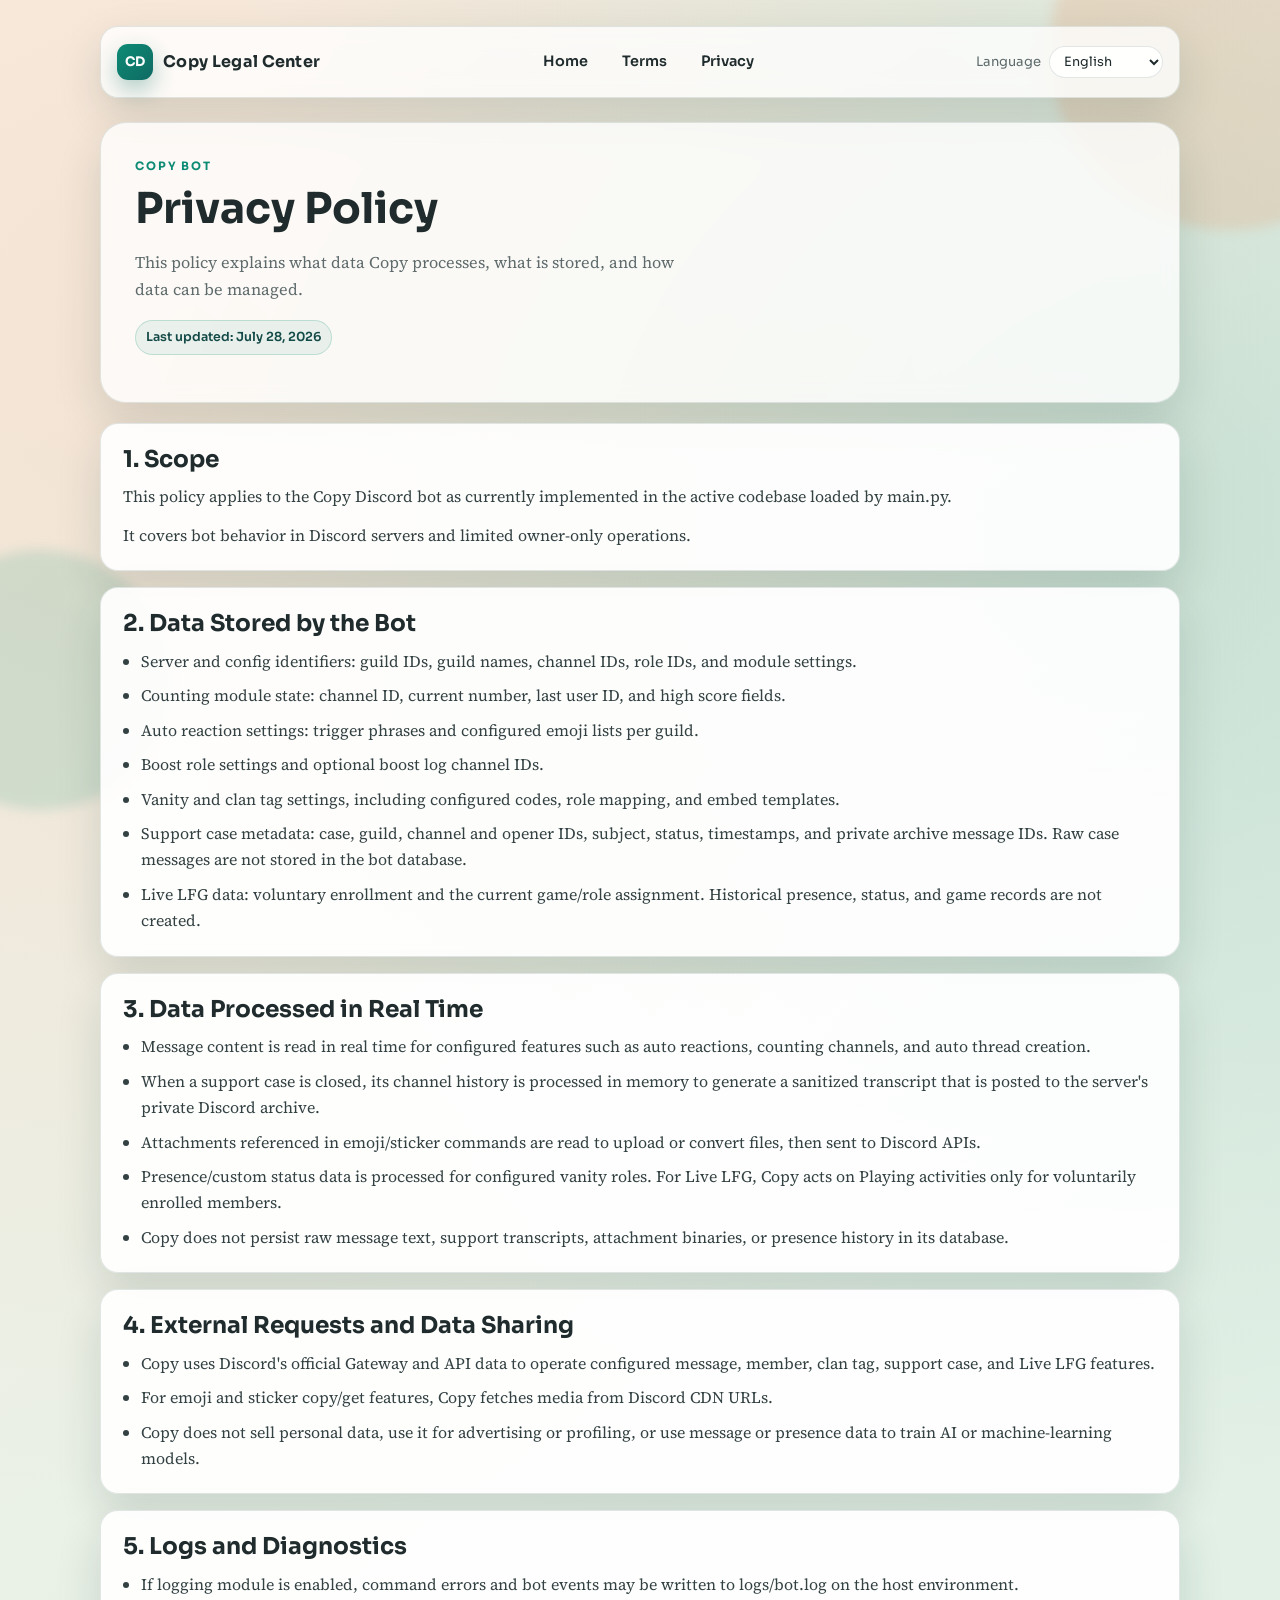
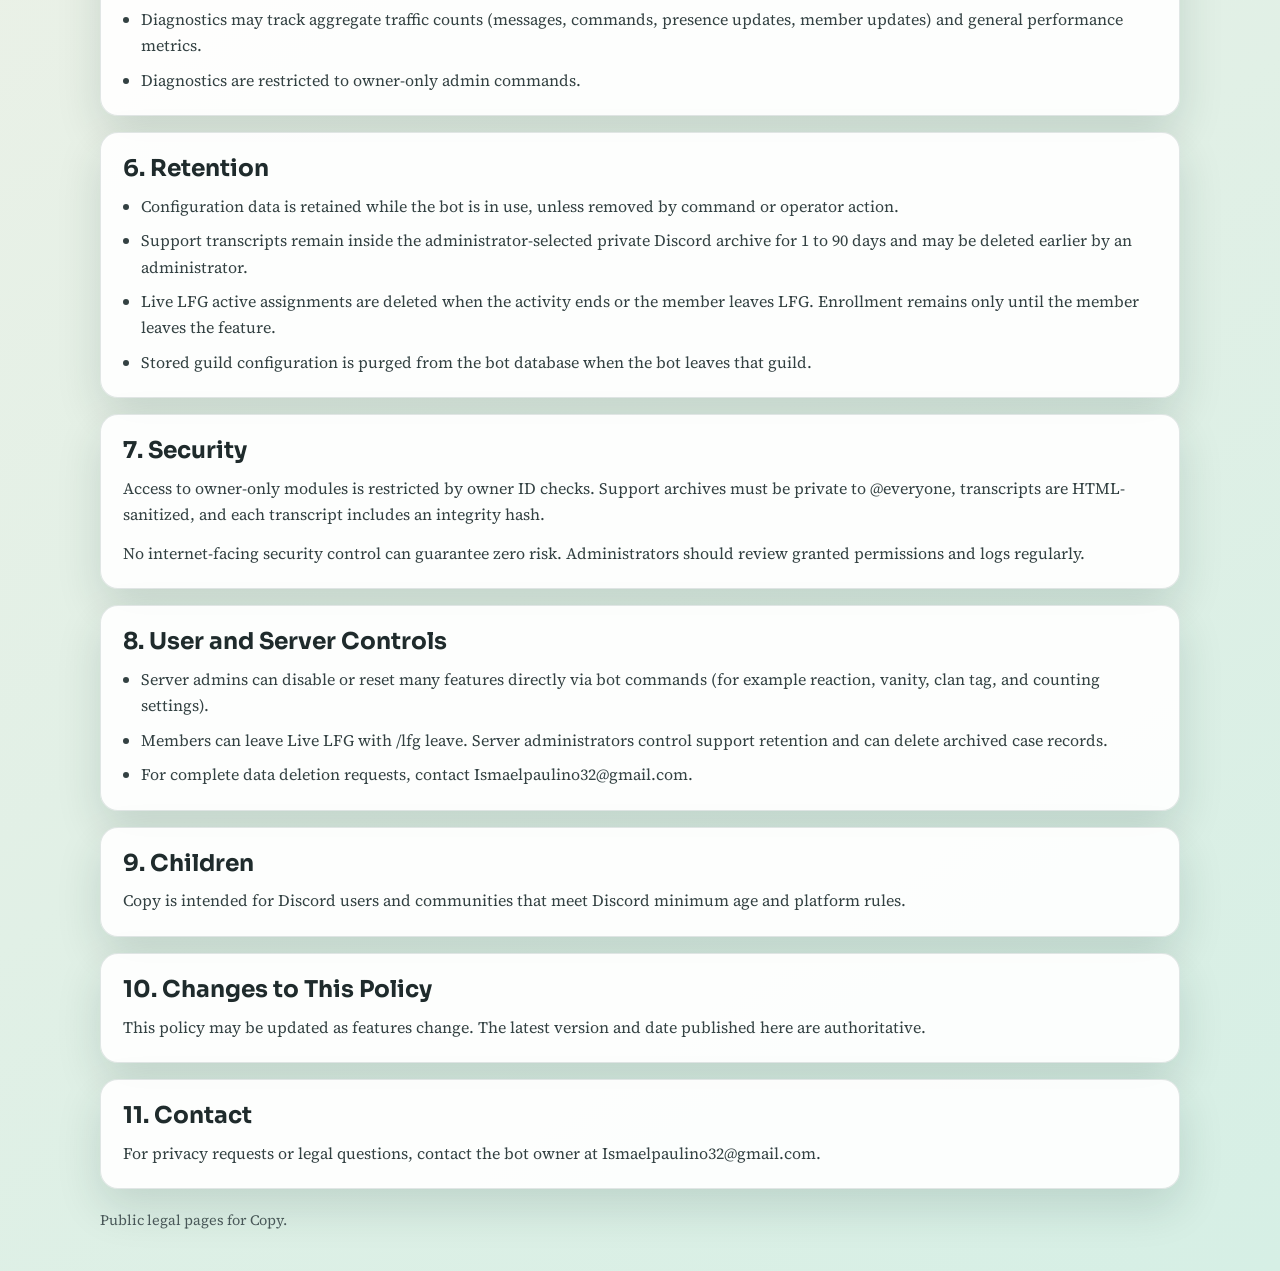
==== commit 8f129d0a: "Update legal pages for support cases and live LFG" ====
--- a/privacy/index.html
+++ b/privacy/index.html
@@ -42,7 +42,7 @@
         <p class="lead" data-i18n="privacy_subtitle">
           This policy explains what data Copy processes, what is stored, and how data can be managed.
         </p>
-        <p class="updated" data-i18n="privacy_updated">Last updated: March 5, 2026</p>
+        <p class="updated" data-i18n="privacy_updated">Last updated: July 28, 2026</p>
       </section>
 
       <section class="grid">
@@ -64,6 +64,8 @@
             <li data-i18n="privacy_collect_l3">Auto reaction settings: trigger phrases and configured emoji lists per guild.</li>
             <li data-i18n="privacy_collect_l4">Boost role settings and optional boost log channel IDs.</li>
             <li data-i18n="privacy_collect_l5">Vanity and clan tag settings, including configured codes, role mapping, and embed templates.</li>
+            <li data-i18n="privacy_collect_l6">Support case metadata: case, guild, channel and opener IDs, subject, status, timestamps, and private archive message IDs. Raw case messages are not stored in the bot database.</li>
+            <li data-i18n="privacy_collect_l7">Live LFG data: voluntary enrollment and the current game/role assignment. Historical presence, status, and game records are not created.</li>
           </ul>
         </article>
 
@@ -71,18 +73,19 @@
           <h2 data-i18n="privacy_runtime_h">3. Data Processed in Real Time</h2>
           <ul>
             <li data-i18n="privacy_runtime_l1">Message content is read in real time for configured features such as auto reactions, counting channels, and auto thread creation.</li>
-            <li data-i18n="privacy_runtime_l2">Presence/custom status data is processed for vanity role checks, and member update events are processed for boost and clan workflows.</li>
+            <li data-i18n="privacy_runtime_l2">When a support case is closed, its channel history is processed in memory to generate a sanitized transcript that is posted to the server's private Discord archive.</li>
             <li data-i18n="privacy_runtime_l3">Attachments referenced in emoji/sticker commands are read to upload or convert files, then sent to Discord APIs.</li>
-            <li data-i18n="privacy_runtime_l4">Copy does not intentionally persist full message text or attachment binaries in stored bot records as part of normal operation.</li>
+            <li data-i18n="privacy_runtime_l4">Presence/custom status data is processed for configured vanity roles. For Live LFG, Copy acts on Playing activities only for voluntarily enrolled members.</li>
+            <li data-i18n="privacy_runtime_l5">Copy does not persist raw message text, support transcripts, attachment binaries, or presence history in its database.</li>
           </ul>
         </article>
 
         <article class="panel reveal">
           <h2 data-i18n="privacy_external_h">4. External Requests and Data Sharing</h2>
           <ul>
-            <li data-i18n="privacy_external_l1">For clan tag features, Copy performs authenticated requests to Discord API endpoint /api/v9/users/{user_id} to read clan metadata.</li>
+            <li data-i18n="privacy_external_l1">Copy uses Discord's official Gateway and API data to operate configured message, member, clan tag, support case, and Live LFG features.</li>
             <li data-i18n="privacy_external_l2">For emoji and sticker copy/get features, Copy fetches media from Discord CDN URLs.</li>
-            <li data-i18n="privacy_external_l3">Copy does not sell personal data and does not intentionally disclose data to unrelated third parties.</li>
+            <li data-i18n="privacy_external_l3">Copy does not sell personal data, use it for advertising or profiling, or use message or presence data to train AI or machine-learning models.</li>
           </ul>
         </article>
 
@@ -99,15 +102,16 @@
           <h2 data-i18n="privacy_retention_h">6. Retention</h2>
           <ul>
             <li data-i18n="privacy_retention_l1">Configuration data is retained while the bot is in use, unless removed by command or operator action.</li>
-            <li data-i18n="privacy_retention_l2">Not all tables are auto-purged immediately when a guild removes the bot; cleanup can require manual operator action.</li>
-            <li data-i18n="privacy_retention_l3">Server admins may request removal of stored configuration related to their guild.</li>
+            <li data-i18n="privacy_retention_l2">Support transcripts remain inside the administrator-selected private Discord archive for 1 to 90 days and may be deleted earlier by an administrator.</li>
+            <li data-i18n="privacy_retention_l3">Live LFG active assignments are deleted when the activity ends or the member leaves LFG. Enrollment remains only until the member leaves the feature.</li>
+            <li data-i18n="privacy_retention_l4">Stored guild configuration is purged from the bot database when the bot leaves that guild.</li>
           </ul>
         </article>
 
         <article class="panel reveal">
           <h2 data-i18n="privacy_security_h">7. Security</h2>
           <p data-i18n="privacy_security_p1">
-            Access to owner-only modules is restricted by owner ID checks. Bot token and infrastructure security depend on host environment controls.
+            Access to owner-only modules is restricted by owner ID checks. Support archives must be private to @everyone, transcripts are HTML-sanitized, and each transcript includes an integrity hash.
           </p>
           <p data-i18n="privacy_security_p2">
             No internet-facing security control can guarantee zero risk. Administrators should review granted permissions and logs regularly.
@@ -118,7 +122,7 @@
           <h2 data-i18n="privacy_rights_h">8. User and Server Controls</h2>
           <ul>
             <li data-i18n="privacy_rights_l1">Server admins can disable or reset many features directly via bot commands (for example reaction, vanity, clan tag, and counting settings).</li>
-            <li data-i18n="privacy_rights_l2">Removing the bot stops new processing in that server.</li>
+            <li data-i18n="privacy_rights_l2">Members can leave Live LFG with /lfg leave. Server administrators control support retention and can delete archived case records.</li>
             <li data-i18n="privacy_rights_l3">For complete data deletion requests, contact Ismaelpaulino32@gmail.com.</li>
           </ul>
         </article>
@@ -159,7 +163,7 @@
         privacy_kicker: "Copy Bot",
         privacy_title: "Privacy Policy",
         privacy_subtitle: "This policy explains what data Copy processes, what is stored, and how data can be managed.",
-        privacy_updated: "Last updated: March 5, 2026",
+        privacy_updated: "Last updated: July 28, 2026",
 
         privacy_scope_h: "1. Scope",
         privacy_scope_p1: "This policy applies to the Copy Discord bot as currently implemented in the active codebase loaded by main.py.",
@@ -171,17 +175,20 @@
         privacy_collect_l3: "Auto reaction settings: trigger phrases and configured emoji lists per guild.",
         privacy_collect_l4: "Boost role settings and optional boost log channel IDs.",
         privacy_collect_l5: "Vanity and clan tag settings, including configured codes, role mapping, and embed templates.",
+        privacy_collect_l6: "Support case metadata: case, guild, channel and opener IDs, subject, status, timestamps, and private archive message IDs. Raw case messages are not stored in the bot database.",
+        privacy_collect_l7: "Live LFG data: voluntary enrollment and the current game/role assignment. Historical presence, status, and game records are not created.",
 
         privacy_runtime_h: "3. Data Processed in Real Time",
         privacy_runtime_l1: "Message content is read in real time for configured features such as auto reactions, counting channels, and auto thread creation.",
-        privacy_runtime_l2: "Presence/custom status data is processed for vanity role checks, and member update events are processed for boost and clan workflows.",
+        privacy_runtime_l2: "When a support case is closed, its channel history is processed in memory to generate a sanitized transcript that is posted to the server's private Discord archive.",
         privacy_runtime_l3: "Attachments referenced in emoji/sticker commands are read to upload or convert files, then sent to Discord APIs.",
-        privacy_runtime_l4: "Copy does not intentionally persist full message text or attachment binaries in stored bot records as part of normal operation.",
+        privacy_runtime_l4: "Presence/custom status data is processed for configured vanity roles. For Live LFG, Copy acts on Playing activities only for voluntarily enrolled members.",
+        privacy_runtime_l5: "Copy does not persist raw message text, support transcripts, attachment binaries, or presence history in its database.",
 
         privacy_external_h: "4. External Requests and Data Sharing",
-        privacy_external_l1: "For clan tag features, Copy performs authenticated requests to Discord API endpoint /api/v9/users/{user_id} to read clan metadata.",
+        privacy_external_l1: "Copy uses Discord's official Gateway and API data to operate configured message, member, clan tag, support case, and Live LFG features.",
         privacy_external_l2: "For emoji and sticker copy/get features, Copy fetches media from Discord CDN URLs.",
-        privacy_external_l3: "Copy does not sell personal data and does not intentionally disclose data to unrelated third parties.",
+        privacy_external_l3: "Copy does not sell personal data, use it for advertising or profiling, or use message or presence data to train AI or machine-learning models.",
 
         privacy_logs_h: "5. Logs and Diagnostics",
         privacy_logs_l1: "If logging module is enabled, command errors and bot events may be written to logs/bot.log on the host environment.",
@@ -190,16 +197,17 @@
 
         privacy_retention_h: "6. Retention",
         privacy_retention_l1: "Configuration data is retained while the bot is in use, unless removed by command or operator action.",
-        privacy_retention_l2: "Not all tables are auto-purged immediately when a guild removes the bot; cleanup can require manual operator action.",
-        privacy_retention_l3: "Server admins may request removal of stored configuration related to their guild.",
+        privacy_retention_l2: "Support transcripts remain inside the administrator-selected private Discord archive for 1 to 90 days and may be deleted earlier by an administrator.",
+        privacy_retention_l3: "Live LFG active assignments are deleted when the activity ends or the member leaves LFG. Enrollment remains only until the member leaves the feature.",
+        privacy_retention_l4: "Stored guild configuration is purged from the bot database when the bot leaves that guild.",
 
         privacy_security_h: "7. Security",
-        privacy_security_p1: "Access to owner-only modules is restricted by owner ID checks. Bot token and infrastructure security depend on host environment controls.",
+        privacy_security_p1: "Access to owner-only modules is restricted by owner ID checks. Support archives must be private to @everyone, transcripts are HTML-sanitized, and each transcript includes an integrity hash.",
         privacy_security_p2: "No internet-facing security control can guarantee zero risk. Administrators should review granted permissions and logs regularly.",
 
         privacy_rights_h: "8. User and Server Controls",
         privacy_rights_l1: "Server admins can disable or reset many features directly via bot commands (for example reaction, vanity, clan tag, and counting settings).",
-        privacy_rights_l2: "Removing the bot stops new processing in that server.",
+        privacy_rights_l2: "Members can leave Live LFG with /lfg leave. Server administrators control support retention and can delete archived case records.",
         privacy_rights_l3: "For complete data deletion requests, contact Ismaelpaulino32@gmail.com.",
 
         privacy_children_h: "9. Children",
@@ -216,7 +224,7 @@
         privacy_kicker: "Bot Copy",
         privacy_title: "Politica de Privacidad",
         privacy_subtitle: "Esta politica explica que datos procesa Copy, que se guarda y como se pueden gestionar esos datos.",
-        privacy_updated: "Ultima actualizacion: 5 de marzo de 2026",
+        privacy_updated: "Ultima actualizacion: 28 de julio de 2026",
 
         privacy_scope_h: "1. Alcance",
         privacy_scope_p1: "Esta politica aplica al bot de Discord Copy tal como esta implementado actualmente en el codigo cargado por main.py.",
@@ -228,17 +236,20 @@
         privacy_collect_l3: "Ajustes de auto reactions: frases trigger y listas de emojis configuradas por guild.",
         privacy_collect_l4: "Ajustes de boost roles y channel IDs opcionales para logs de boost.",
         privacy_collect_l5: "Ajustes de vanity y clan tag, incluyendo codigos configurados, mapeo de roles y plantillas de embeds.",
+        privacy_collect_l6: "Metadatos de casos de soporte: IDs de caso, servidor, canal y usuario inicial; asunto, estado, fechas e IDs de mensajes del archivo privado. Los mensajes del caso no se guardan en la base de datos del bot.",
+        privacy_collect_l7: "Datos de Live LFG: inscripcion voluntaria y asignacion actual de juego y rol. No se crean historiales de presencia, estados o juegos.",
 
         privacy_runtime_h: "3. Datos procesados en tiempo real",
         privacy_runtime_l1: "El contenido de mensajes se lee en tiempo real para funciones configuradas como auto reactions, counting y creacion automatica de hilos.",
-        privacy_runtime_l2: "Datos de presence/custom status se procesan para chequeos de vanity role, y eventos member update para flujos de boost y clan.",
+        privacy_runtime_l2: "Cuando se cierra un caso de soporte, el historial de ese canal se procesa en memoria para generar un transcript sanitizado que se publica en el archivo privado de Discord del servidor.",
         privacy_runtime_l3: "Adjuntos referenciados en comandos de emoji/sticker se leen para subir o convertir archivos y luego enviarlos a APIs de Discord.",
-        privacy_runtime_l4: "Copy no guarda intencionalmente texto completo de mensajes ni binarios de adjuntos en los registros almacenados del bot durante operacion normal.",
+        privacy_runtime_l4: "Los datos de presence/custom status se procesan para roles vanity configurados. En Live LFG, Copy actua sobre actividades Playing unicamente para miembros inscritos voluntariamente.",
+        privacy_runtime_l5: "Copy no guarda texto crudo de mensajes, transcripts de soporte, binarios de adjuntos ni historiales de presencia en su base de datos.",
 
         privacy_external_h: "4. Requests externas y comparticion de datos",
-        privacy_external_l1: "Para funciones de clan tag, Copy hace requests autenticadas al endpoint de Discord API /api/v9/users/{user_id} para leer metadatos de clan.",
+        privacy_external_l1: "Copy utiliza datos oficiales del Gateway y API de Discord para operar funciones configuradas de mensajes, miembros, clan tags, casos de soporte y Live LFG.",
         privacy_external_l2: "Para funciones de copy/get de emojis y stickers, Copy descarga medios desde URLs de Discord CDN.",
-        privacy_external_l3: "Copy no vende datos personales ni divulga intencionalmente datos a terceros no relacionados.",
+        privacy_external_l3: "Copy no vende datos personales, no los usa para publicidad o perfiles y no usa mensajes o presencia para entrenar modelos de IA o aprendizaje automatico.",
 
         privacy_logs_h: "5. Logs y diagnosticos",
         privacy_logs_l1: "Si el modulo de logging esta habilitado, errores de comandos y eventos del bot pueden escribirse en logs/bot.log en el entorno host.",
@@ -247,16 +258,17 @@
 
         privacy_retention_h: "6. Retencion",
         privacy_retention_l1: "Los datos de configuracion se conservan mientras el bot este en uso, salvo que se eliminen por comando o accion del operador.",
-        privacy_retention_l2: "No todas las tablas se limpian automaticamente al instante cuando un guild quita el bot; la limpieza puede requerir accion manual del operador.",
-        privacy_retention_l3: "Admins de servidor pueden solicitar eliminacion de configuracion almacenada relacionada con su guild.",
+        privacy_retention_l2: "Los transcripts de soporte permanecen dentro del archivo privado de Discord elegido por el administrador entre 1 y 90 dias y pueden eliminarse antes.",
+        privacy_retention_l3: "Las asignaciones activas de Live LFG se eliminan cuando termina la actividad o el miembro sale de LFG. La inscripcion permanece solo hasta abandonar la funcion.",
+        privacy_retention_l4: "La configuracion guardada del servidor se elimina de la base de datos del bot cuando Copy sale de ese servidor.",
 
         privacy_security_h: "7. Seguridad",
-        privacy_security_p1: "El acceso a modulos solo de owner esta restringido por verificaciones de owner ID. La seguridad del bot token y de la infraestructura depende de controles del entorno host.",
+        privacy_security_p1: "El acceso a modulos solo de owner esta restringido por verificaciones de owner ID. Los archivos de soporte deben ser privados para @everyone, los transcripts sanitizan HTML y cada transcript incluye un hash de integridad.",
         privacy_security_p2: "Ningun control de seguridad conectado a internet garantiza riesgo cero. Los administradores deben revisar permisos otorgados y logs de forma regular.",
 
         privacy_rights_h: "8. Controles de usuario y servidor",
         privacy_rights_l1: "Admins de servidor pueden desactivar o resetear muchas funciones directamente con comandos del bot (por ejemplo reaction, vanity, clan tag y counting).",
-        privacy_rights_l2: "Quitar el bot detiene nuevo procesamiento en ese servidor.",
+        privacy_rights_l2: "Los miembros pueden salir de Live LFG con /lfg leave. Los administradores controlan la retencion de soporte y pueden eliminar expedientes archivados.",
         privacy_rights_l3: "Para solicitudes de borrado completo de datos, contacta a Ismaelpaulino32@gmail.com.",
 
         privacy_children_h: "9. Menores",
